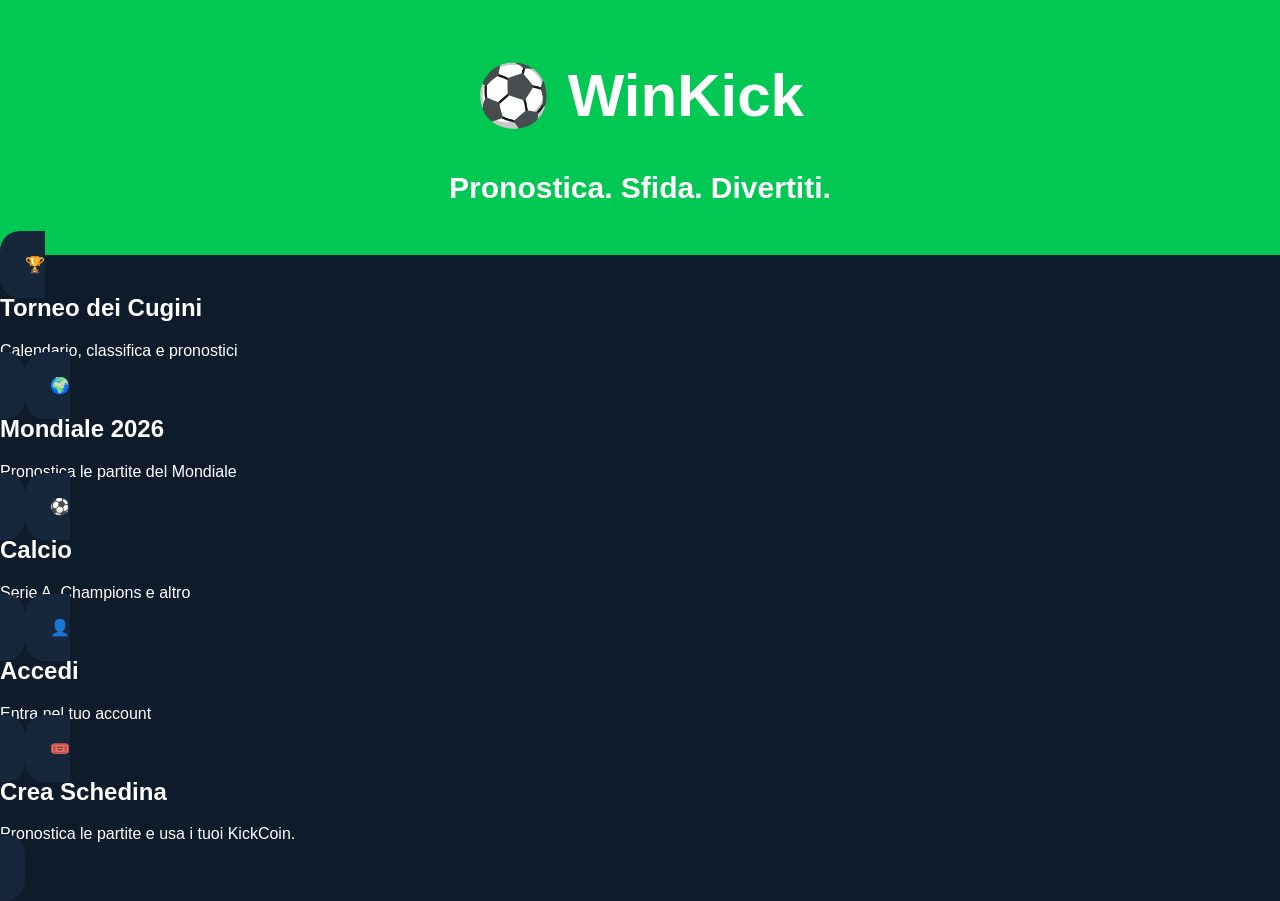
==== index.html @ c74b7f5f "Update index.html" ====
<!DOCTYPE html>
<html lang="it">
<head>
    <meta charset="UTF-8">
    <meta name="viewport" content="width=device-width, initial-scale=1.0">
    <title>WinKick</title>
    <link rel="stylesheet" href="style.css">
</head>
<body>
    <header>
  <h1>⚽ WinKick</h1>
  <p>Pronostica. Sfida. Divertiti.</p>
</header>

<div class="cards">

  <a class="card" href="torneo.html">
    🏆
    <h2>Torneo dei Cugini</h2>
    <p>Calendario, classifica e pronostici</p>
  </a>

  <a class="card" href="mondiale.html">
    🌍
    <h2>Mondiale 2026</h2>
    <p>Pronostica le partite del Mondiale</p>
  </a>

  <a class="card" href="calcio.html">
    ⚽
    <h2>Calcio</h2>
    <p>Serie A, Champions e altro</p>
  </a>

  <a class="card" href="login.html">
    👤
    <h2>Accedi</h2>
    <p>Entra nel tuo account</p>
  </a>
<a class="card" href="schedina.html">
    🎟️
    <h2>Crea Schedina</h2>
    <p>Pronostica le partite e usa i tuoi KickCoin.</p>
</a>
</div>


<script src="script.js"></script>
</body>
</html>
---- style.css ----
body {
    margin: 0;
    font-family: Arial, sans-serif;
    background: #0d1b2a;
    color: white;
}

header {
    background: #00c853;
    padding: 20px;
    text-align: center;
    font-size: 30px;
    font-weight: bold;
}

nav {
    display: flex;
    justify-content: center;
    gap: 15px;
    background: #08131f;
    padding: 15px;
}

nav a {
    color: white;
    text-decoration: none;
    background: #00c853;
    padding: 10px 20px;
    border-radius: 10px;
}

.hero {
    text-align: center;
    padding: 50px 20px;
}

.btn {
    background: #00c853;
    color: white;
    padding: 15px 25px;
    border-radius: 10px;
    text-decoration: none;
    display: inline-block;
    margin-top: 20px;
}
}

.cards{
    display:grid;
    grid-template-columns:repeat(auto-fit,minmax(240px,1fr));
    gap:20px;
    padding:25px;
}

.card{
    background:#16263b;
    padding:25px;
    border-radius:20px;
    color:white;
    text-decoration:none;
    transition:0.3s;
}

.card:hover{
    background:#00c853;
    transform:translateY(-5px);
}
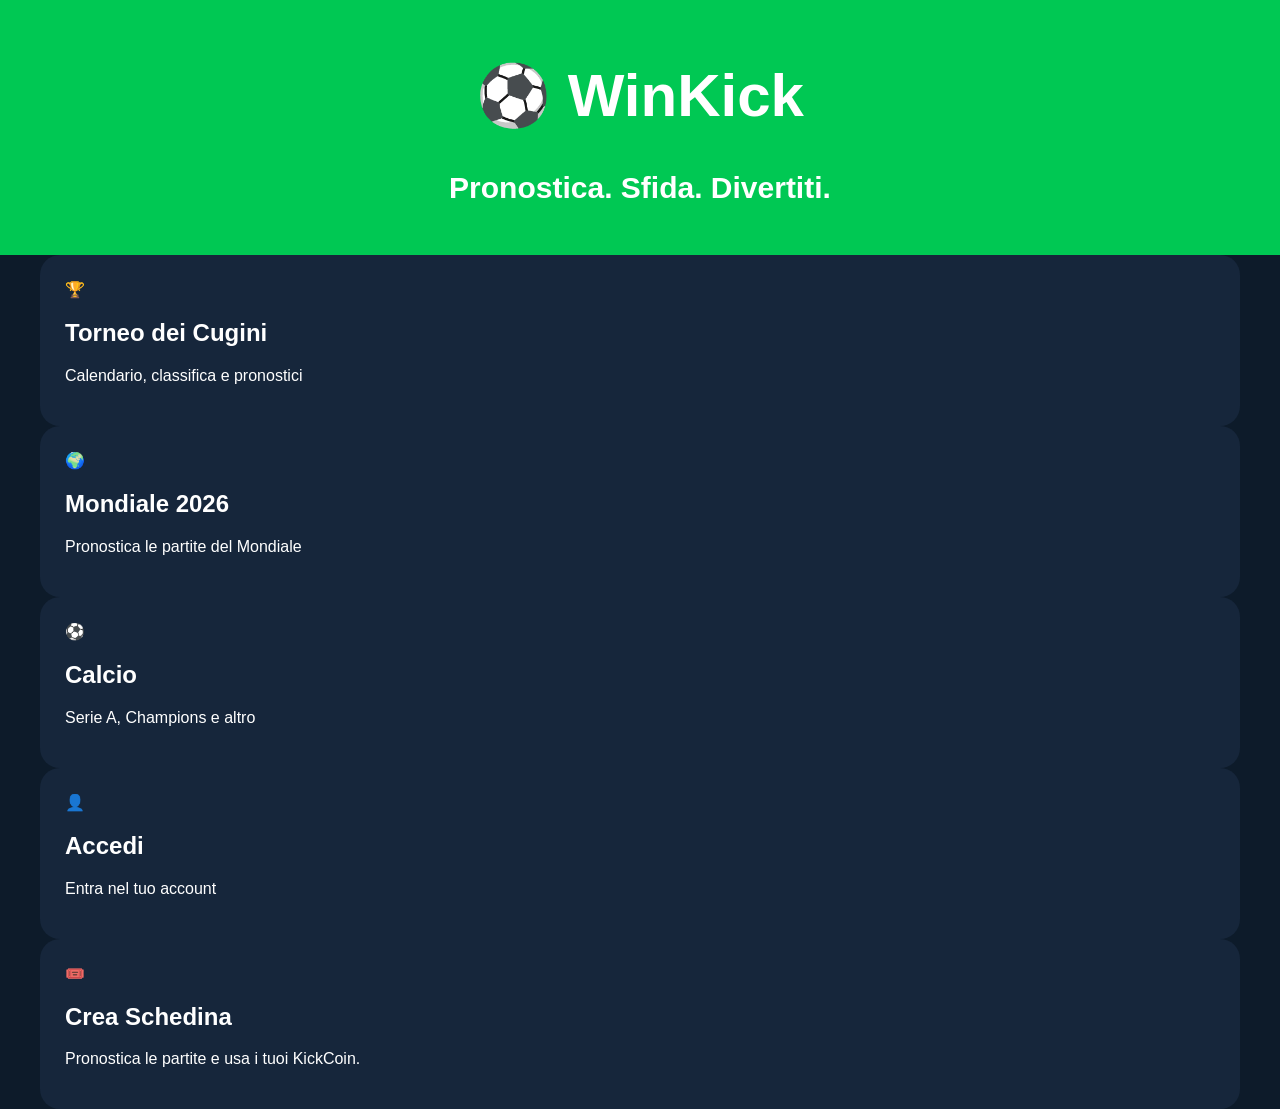
==== commit cc530dbb: "Update index.html" ====
--- a/index.html
+++ b/index.html
@@ -15,31 +15,26 @@
 <div class="cards">
 
   <a class="card" href="torneo.html">
-    🏆
-    <h2>Torneo dei Cugini</h2>
+    🏆 <h2>Torneo dei Cugini</h2>
     <p>Calendario, classifica e pronostici</p>
   </a>
 
   <a class="card" href="mondiale.html">
-    🌍
-    <h2>Mondiale 2026</h2>
+    🌍<h2>Mondiale 2026</h2>
     <p>Pronostica le partite del Mondiale</p>
   </a>
 
   <a class="card" href="calcio.html">
-    ⚽
-    <h2>Calcio</h2>
+    ⚽ <h2>Calcio</h2>
     <p>Serie A, Champions e altro</p>
   </a>
 
   <a class="card" href="login.html">
-    👤
-    <h2>Accedi</h2>
+    👤  <h2>Accedi</h2>
     <p>Entra nel tuo account</p>
   </a>
 <a class="card" href="schedina.html">
-    🎟️
-    <h2>Crea Schedina</h2>
+    🎟️  <h2>Crea Schedina</h2>
     <p>Pronostica le partite e usa i tuoi KickCoin.</p>
 </a>
 </div>
--- a/style.css
+++ b/style.css
@@ -65,3 +65,13 @@
     background:#00c853;
     transform:translateY(-5px);
 }
+.card {
+    display: block;
+    width: 100%;
+    box-sizing: border-box;
+}
+
+.cards {
+    max-width: 1200px;
+    margin: 0 auto;
+}
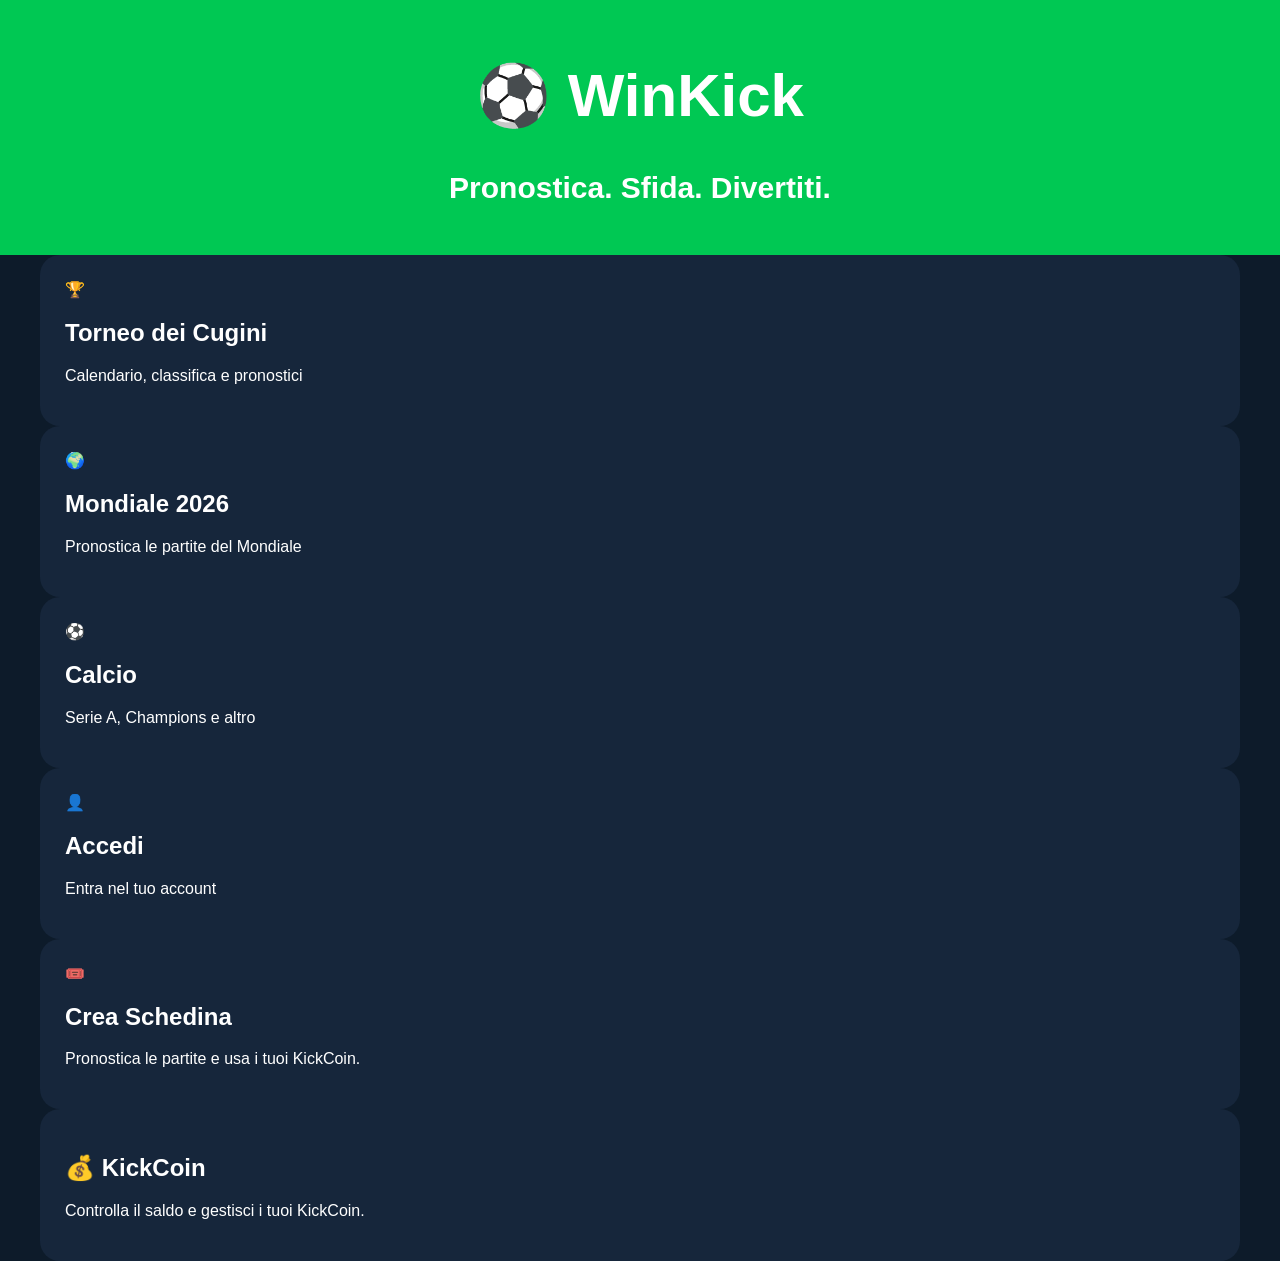
==== commit fe9d259a: "Update index.html" ====
--- a/index.html
+++ b/index.html
@@ -37,6 +37,10 @@
     🎟️  <h2>Crea Schedina</h2>
     <p>Pronostica le partite e usa i tuoi KickCoin.</p>
 </a>
+    <a class="card" href="kickcoin.html">
+    <h2>💰 KickCoin</h2>
+    <p>Controlla il saldo e gestisci i tuoi KickCoin.</p>
+</a>
 </div>
 
 
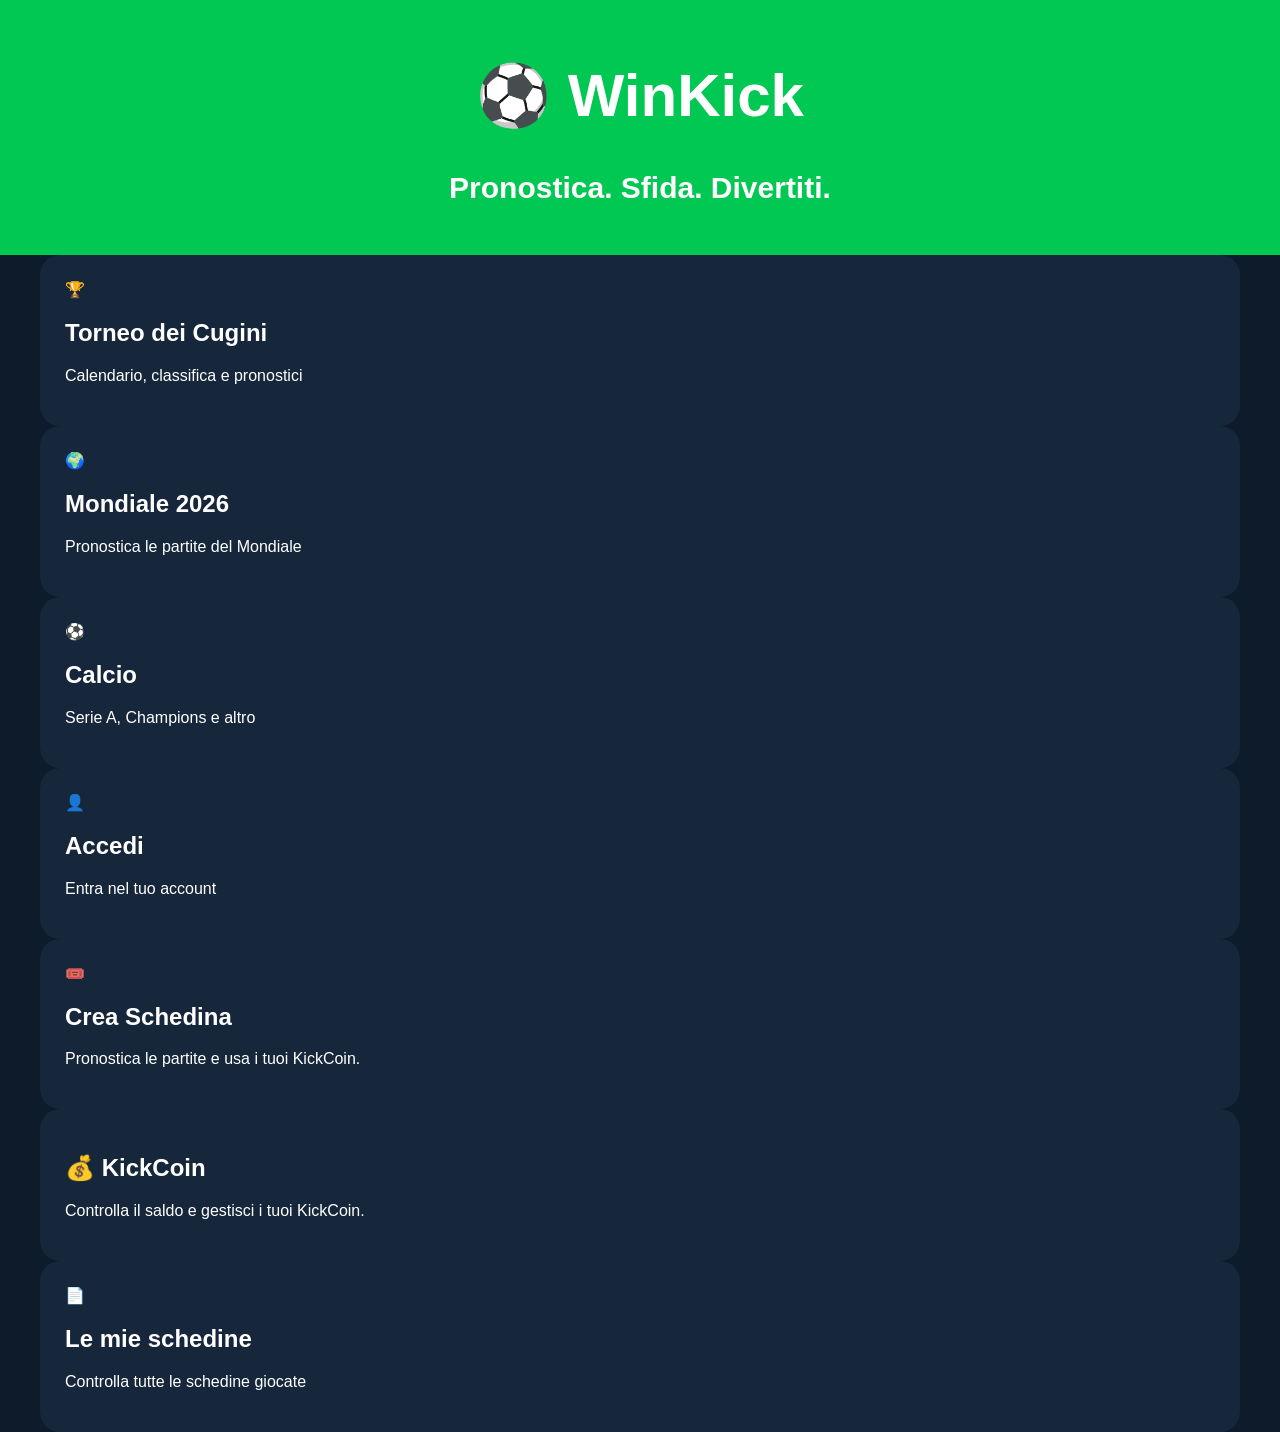
==== commit 6aa112a9: "Update index.html" ====
--- a/index.html
+++ b/index.html
@@ -41,6 +41,11 @@
     <h2>💰 KickCoin</h2>
     <p>Controlla il saldo e gestisci i tuoi KickCoin.</p>
 </a>
+    <a class="card" href="lemieschedine.html">
+📄
+<h2>Le mie schedine</h2>
+<p>Controlla tutte le schedine giocate</p>
+</a>
 </div>
 
 
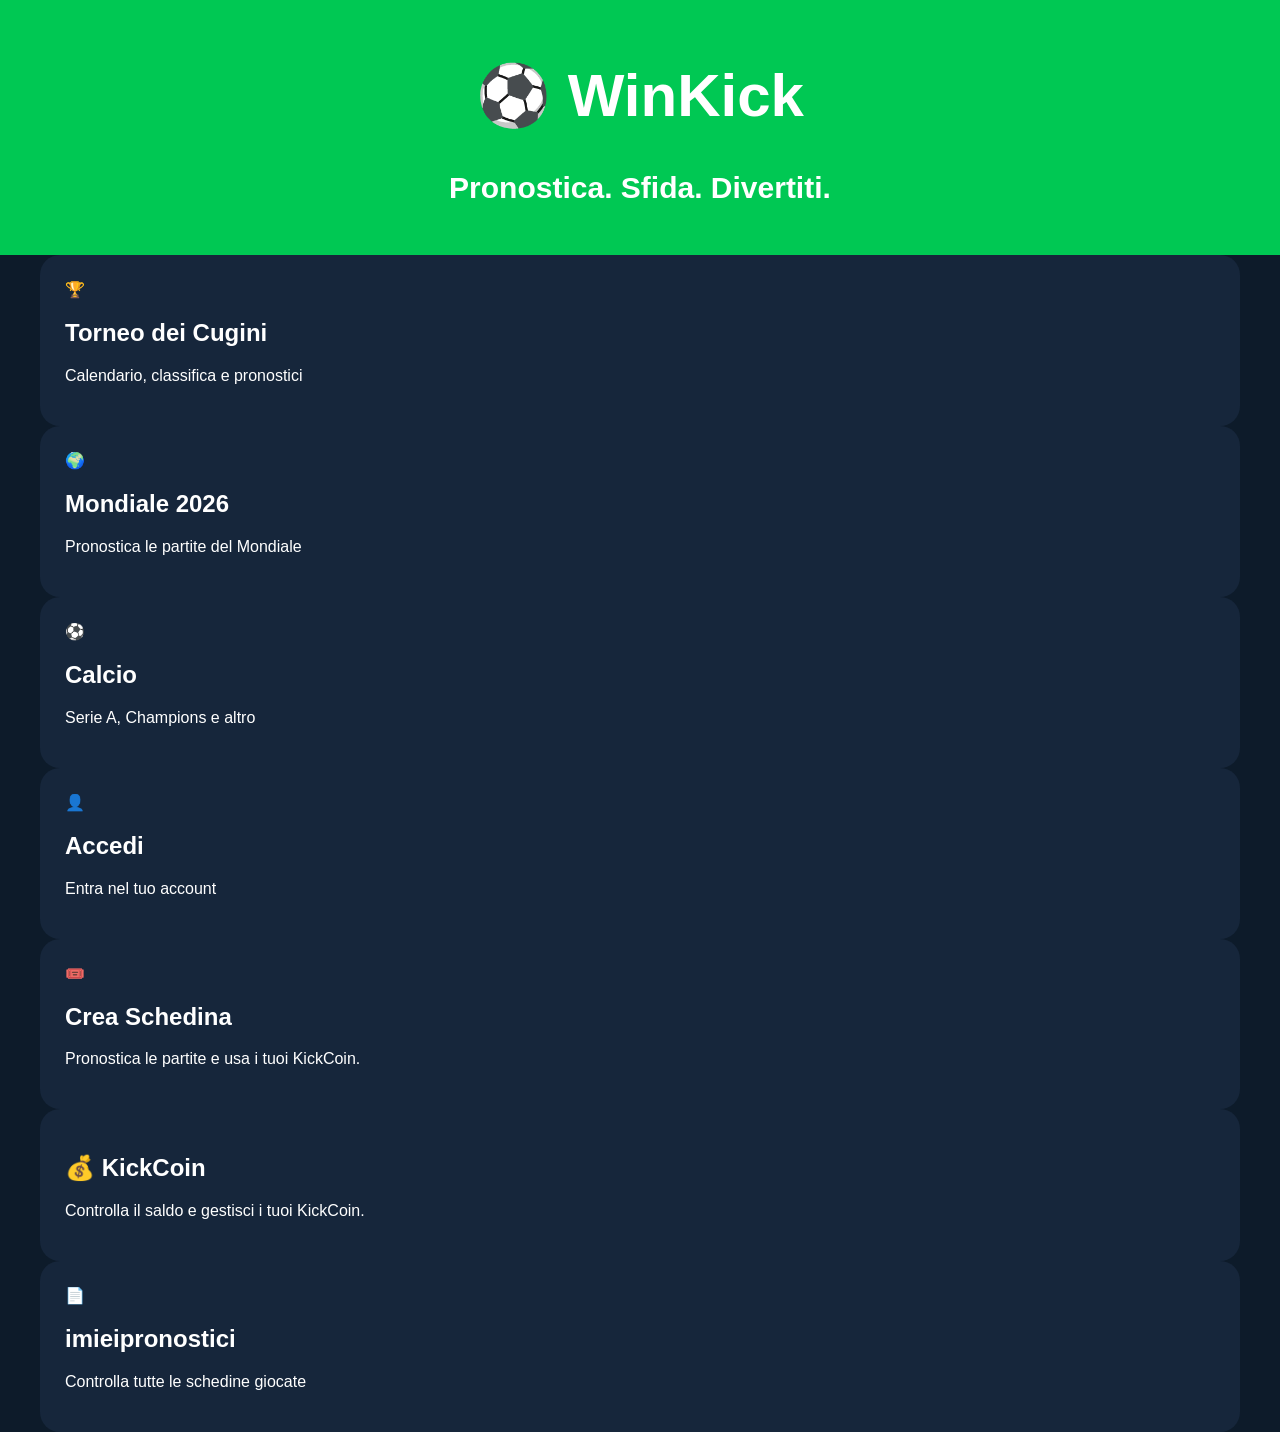
==== commit 8b503ab0: "Update index.html" ====
--- a/index.html
+++ b/index.html
@@ -41,9 +41,9 @@
     <h2>💰 KickCoin</h2>
     <p>Controlla il saldo e gestisci i tuoi KickCoin.</p>
 </a>
-    <a class="card" href="lemieschedine.html">
+    <a class="card" href="imieipronostici.html">
 📄
-<h2>Le mie schedine</h2>
+<h2>imieipronostici</h2>
 <p>Controlla tutte le schedine giocate</p>
 </a>
 </div>
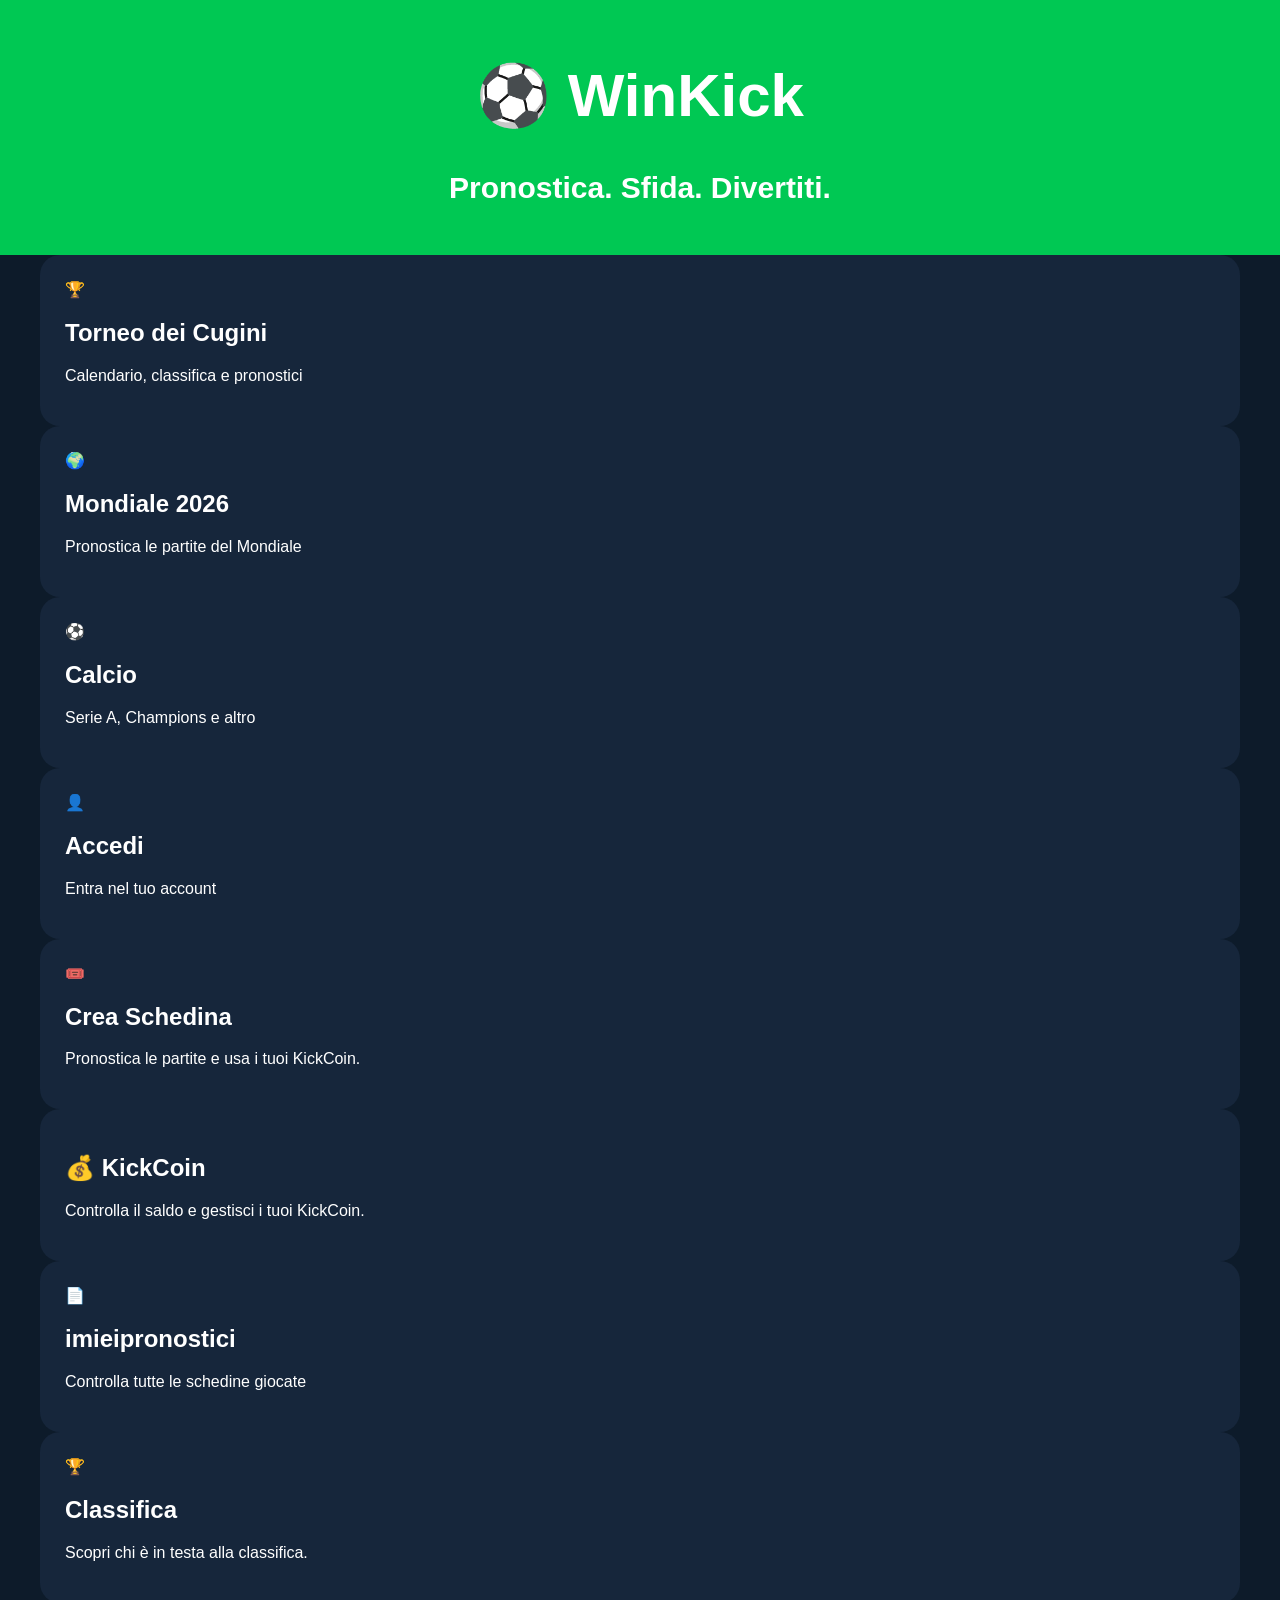
==== commit 8d0e13f5: "Update index.html" ====
--- a/index.html
+++ b/index.html
@@ -41,11 +41,15 @@
     <h2>💰 KickCoin</h2>
     <p>Controlla il saldo e gestisci i tuoi KickCoin.</p>
 </a>
-    <a class="card" href="imieipronostici.html">
-📄
+    <a class="card" href="imieipronostici.html">📄
 <h2>imieipronostici</h2>
 <p>Controlla tutte le schedine giocate</p>
 </a>
+ <a class="card" href="classifica.html">
+🏆
+<h2>Classifica</h2>
+<p>Scopri chi è in testa alla classifica.</p>
+</a>   
 </div>
 
 
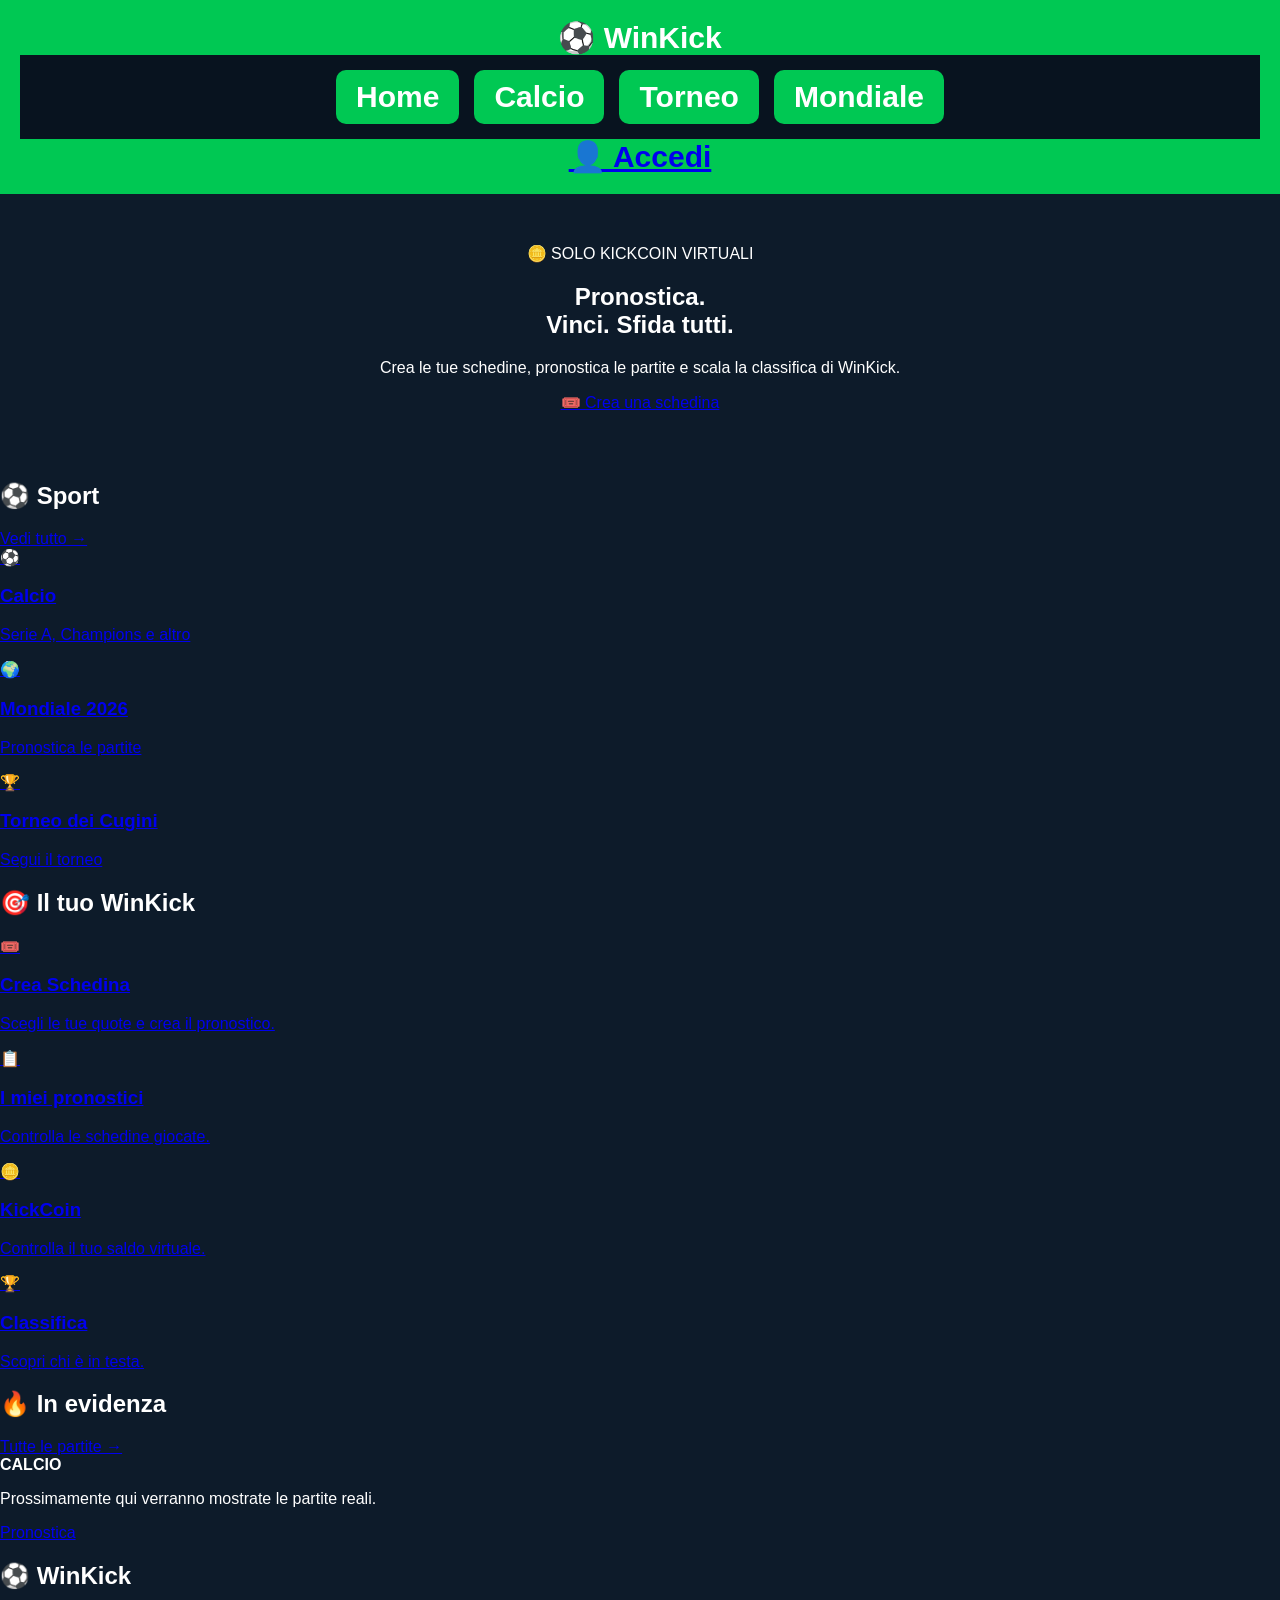
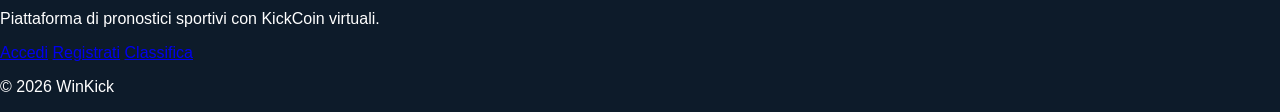
==== commit 87de65a0: "Update index.html" ====
--- a/index.html
+++ b/index.html
@@ -1,58 +1,210 @@
 <!DOCTYPE html>
 <html lang="it">
+
 <head>
     <meta charset="UTF-8">
     <meta name="viewport" content="width=device-width, initial-scale=1.0">
-    <title>WinKick</title>
+
+    <title>WinKick | Pronostici Sportivi</title>
+
     <link rel="stylesheet" href="style.css">
 </head>
+
 <body>
-    <header>
-  <h1>⚽ WinKick</h1>
-  <p>Pronostica. Sfida. Divertiti.</p>
-</header>
-
-<div class="cards">
-
-  <a class="card" href="torneo.html">
-    🏆 <h2>Torneo dei Cugini</h2>
-    <p>Calendario, classifica e pronostici</p>
-  </a>
-
-  <a class="card" href="mondiale.html">
-    🌍<h2>Mondiale 2026</h2>
-    <p>Pronostica le partite del Mondiale</p>
-  </a>
-
-  <a class="card" href="calcio.html">
-    ⚽ <h2>Calcio</h2>
-    <p>Serie A, Champions e altro</p>
-  </a>
-
-  <a class="card" href="login.html">
-    👤  <h2>Accedi</h2>
-    <p>Entra nel tuo account</p>
-  </a>
-<a class="card" href="schedina.html">
-    🎟️  <h2>Crea Schedina</h2>
-    <p>Pronostica le partite e usa i tuoi KickCoin.</p>
-</a>
-    <a class="card" href="kickcoin.html">
-    <h2>💰 KickCoin</h2>
-    <p>Controlla il saldo e gestisci i tuoi KickCoin.</p>
-</a>
-    <a class="card" href="imieipronostici.html">📄
-<h2>imieipronostici</h2>
-<p>Controlla tutte le schedine giocate</p>
-</a>
- <a class="card" href="classifica.html">
-🏆
-<h2>Classifica</h2>
-<p>Scopri chi è in testa alla classifica.</p>
-</a>   
-</div>
-
-
-<script src="script.js"></script>
+
+    <!-- HEADER -->
+    <header class="topbar">
+
+        <div class="logo">
+            ⚽ <span>WinKick</span>
+        </div>
+
+        <nav>
+            <a href="index.html">Home</a>
+            <a href="calcio.html">Calcio</a>
+            <a href="torneo.html">Torneo</a>
+            <a href="mondiale.html">Mondiale</a>
+        </nav>
+
+        <div class="account">
+            <a href="login.html">👤 Accedi</a>
+        </div>
+
+    </header>
+
+
+    <!-- BANNER PRINCIPALE -->
+    <section class="hero">
+
+        <div class="hero-content">
+
+            <span class="hero-badge">🪙 SOLO KICKCOIN VIRTUALI</span>
+
+            <h1>Pronostica.<br>Vinci. Sfida tutti.</h1>
+
+            <p>
+                Crea le tue schedine, pronostica le partite
+                e scala la classifica di WinKick.
+            </p>
+
+            <a class="hero-button" href="schedina.html">
+                🎟️ Crea una schedina
+            </a>
+
+        </div>
+
+    </section>
+
+
+    <!-- SEZIONE SPORT -->
+    <section class="section">
+
+        <div class="section-title">
+
+            <h2>⚽ Sport</h2>
+
+            <a href="calcio.html">
+                Vedi tutto →
+            </a>
+
+        </div>
+
+
+        <div class="sports-grid">
+
+            <a class="sport-card" href="calcio.html">
+                <span>⚽</span>
+                <h3>Calcio</h3>
+                <p>Serie A, Champions e altro</p>
+            </a>
+
+            <a class="sport-card" href="mondiale.html">
+                <span>🌍</span>
+                <h3>Mondiale 2026</h3>
+                <p>Pronostica le partite</p>
+            </a>
+
+            <a class="sport-card" href="torneo.html">
+                <span>🏆</span>
+                <h3>Torneo dei Cugini</h3>
+                <p>Segui il torneo</p>
+            </a>
+
+        </div>
+
+    </section>
+
+
+    <!-- ACCESSO RAPIDO -->
+    <section class="section">
+
+        <div class="section-title">
+            <h2>🎯 Il tuo WinKick</h2>
+        </div>
+
+
+        <div class="quick-grid">
+
+            <a class="quick-card" href="schedina.html">
+                <span>🎟️</span>
+                <div>
+                    <h3>Crea Schedina</h3>
+                    <p>Scegli le tue quote e crea il pronostico.</p>
+                </div>
+            </a>
+
+
+            <a class="quick-card" href="imieipronostici.html">
+                <span>📋</span>
+                <div>
+                    <h3>I miei pronostici</h3>
+                    <p>Controlla le schedine giocate.</p>
+                </div>
+            </a>
+
+
+            <a class="quick-card" href="kickcoin.html">
+                <span>🪙</span>
+                <div>
+                    <h3>KickCoin</h3>
+                    <p>Controlla il tuo saldo virtuale.</p>
+                </div>
+            </a>
+
+
+            <a class="quick-card" href="classifica.html">
+                <span>🏆</span>
+                <div>
+                    <h3>Classifica</h3>
+                    <p>Scopri chi è in testa.</p>
+                </div>
+            </a>
+
+        </div>
+
+    </section>
+
+
+    <!-- PARTITE IN EVIDENZA -->
+    <section class="section">
+
+        <div class="section-title">
+
+            <h2>🔥 In evidenza</h2>
+
+            <a href="calcio.html">
+                Tutte le partite →
+            </a>
+
+        </div>
+
+
+        <div class="match-preview">
+
+            <div class="match-info">
+
+                <span class="live-dot"></span>
+
+                <div>
+                    <strong>CALCIO</strong>
+                    <p>Prossimamente qui verranno mostrate le partite reali.</p>
+                </div>
+
+            </div>
+
+            <a href="schedina.html" class="match-button">
+                Pronostica
+            </a>
+
+        </div>
+
+    </section>
+
+
+    <!-- FOOTER -->
+    <footer>
+
+        <h2>⚽ WinKick</h2>
+
+        <p>
+            Piattaforma di pronostici sportivi con KickCoin virtuali.
+        </p>
+
+        <div class="footer-links">
+            <a href="login.html">Accedi</a>
+            <a href="register.html">Registrati</a>
+            <a href="classifica.html">Classifica</a>
+        </div>
+
+        <p class="copyright">
+            © 2026 WinKick
+        </p>
+
+    </footer>
+
+
+    <script src="script.js"></script>
+
 </body>
+
 </html>
